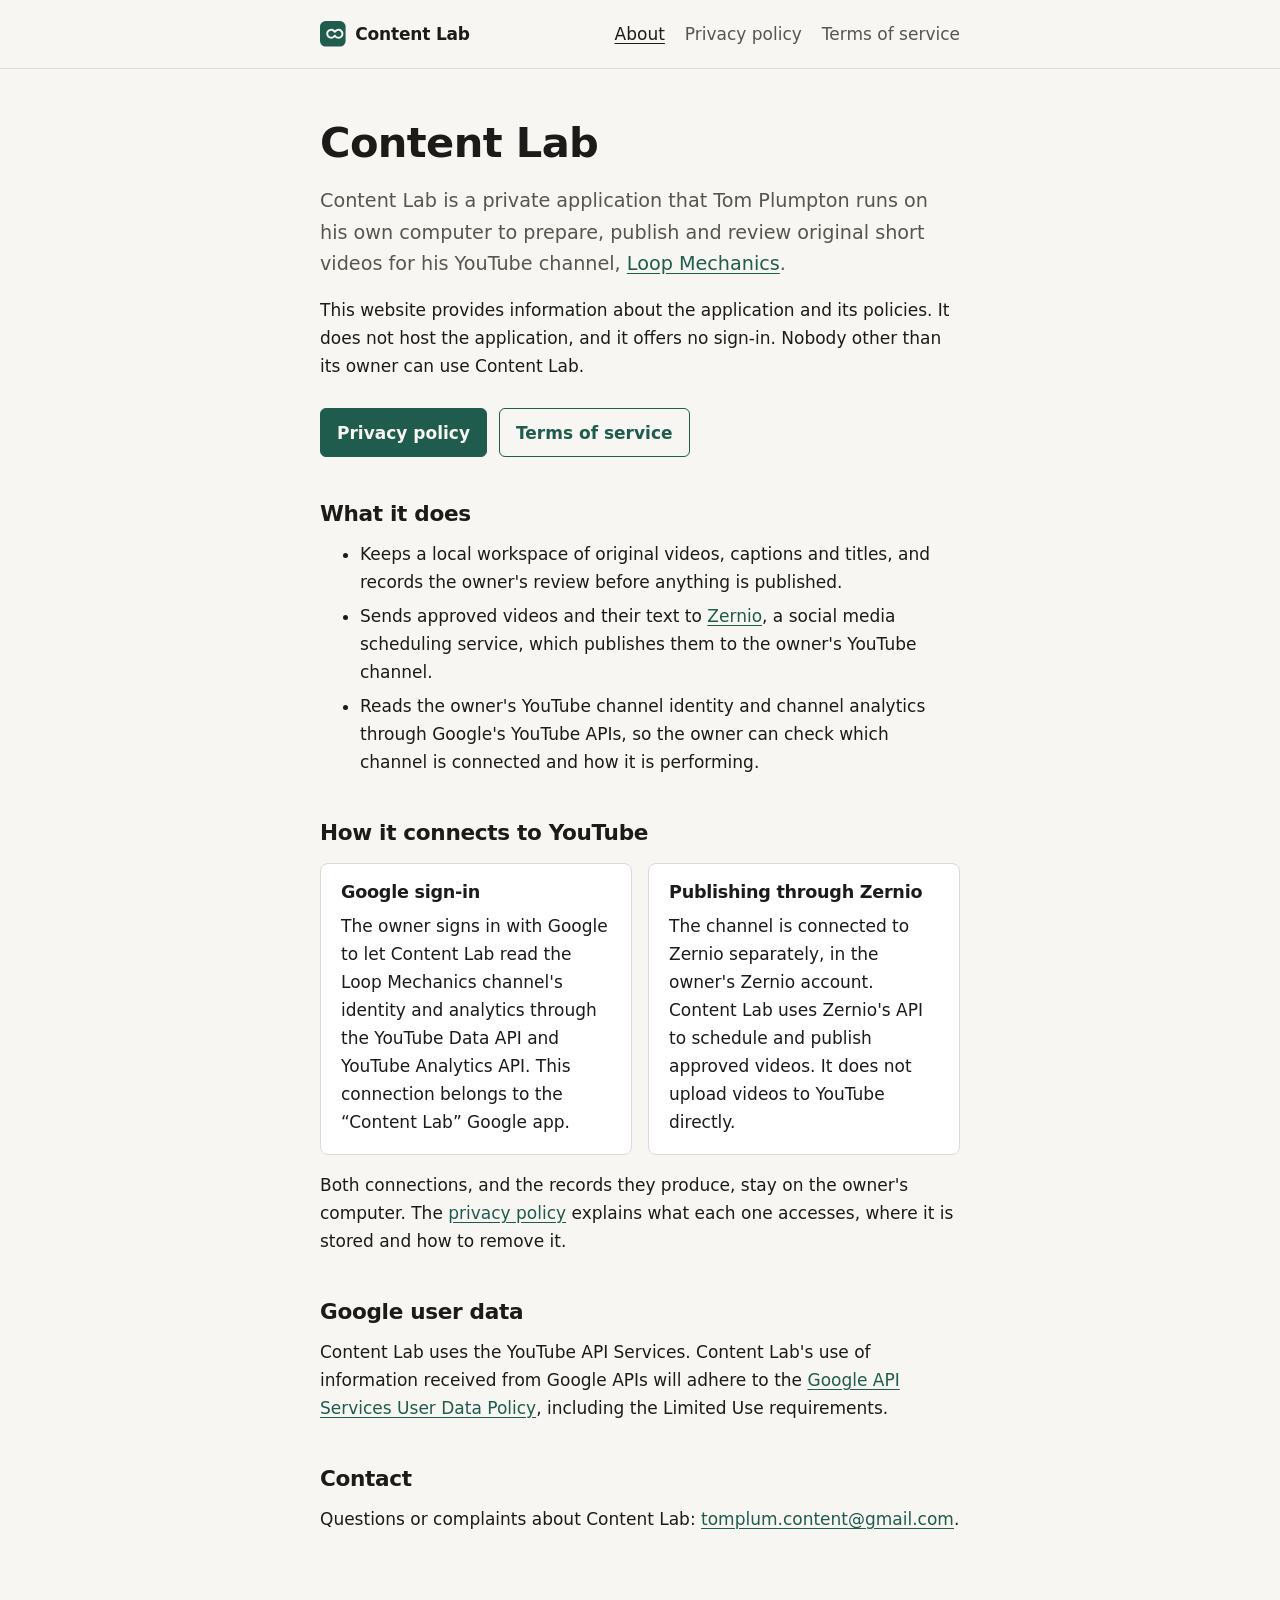
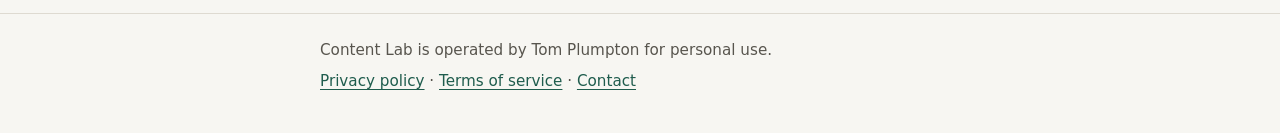
==== index.html @ 36703f9a "Publish Content Lab information, privacy policy and terms Co-Authored-By: Claude Opus 5.5 <noreply@a" ====
<!doctype html>
<html lang="en-GB">
<head>
  <meta charset="utf-8">
  <meta name="viewport" content="width=device-width, initial-scale=1">
  <title>Content Lab</title>
  <meta name="description" content="Content Lab is a private, locally operated tool its owner uses to prepare, publish and review original videos for the Loop Mechanics YouTube channel.">
  <link rel="icon" href="favicon.svg" type="image/svg+xml">
  <link rel="stylesheet" href="styles.css">
</head>
<body>
  <a class="skip" href="#main">Skip to content</a>
  <header class="site">
    <div class="wrap">
      <a class="brand" href="./" aria-label="Content Lab home">
        <svg viewBox="0 0 32 32" aria-hidden="true"><rect width="32" height="32" rx="7" fill="#1f5c4d"/><path d="M9 16a5 5 0 0 1 8.5-3.5l1 1 1-1A5 5 0 1 1 19.5 19.5l-1-1-1 1A5 5 0 0 1 9 16Z" fill="none" stroke="#f7f6f2" stroke-width="2.4" stroke-linejoin="round"/></svg>
        Content Lab
      </a>
      <nav aria-label="Site">
        <ul>
          <li><a href="./" aria-current="page">About</a></li>
          <li><a href="privacy/">Privacy policy</a></li>
          <li><a href="terms/">Terms of service</a></li>
        </ul>
      </nav>
    </div>
  </header>

  <main id="main">
    <div class="wrap">
      <h1>Content Lab</h1>
      <p class="lede">Content Lab is a private application that Tom Plumpton runs on his own computer to prepare, publish and review original short videos for his YouTube channel, <a href="https://www.youtube.com/@loopmechanics">Loop Mechanics</a>.</p>
      <p>This website provides information about the application and its policies. It does not host the application, and it offers no sign-in. Nobody other than its owner can use Content Lab.</p>
      <ul class="links">
        <li><a class="button primary" href="privacy/">Privacy policy</a></li>
        <li><a class="button" href="terms/">Terms of service</a></li>
      </ul>

      <h2>What it does</h2>
      <ul>
        <li>Keeps a local workspace of original videos, captions and titles, and records the owner's review before anything is published.</li>
        <li>Sends approved videos and their text to <a href="https://zernio.com/">Zernio</a>, a social media scheduling service, which publishes them to the owner's YouTube channel.</li>
        <li>Reads the owner's YouTube channel identity and channel analytics through Google's YouTube APIs, so the owner can check which channel is connected and how it is performing.</li>
      </ul>

      <h2>How it connects to YouTube</h2>
      <div class="cards">
        <section class="card" aria-labelledby="google-connection">
          <h3 id="google-connection">Google sign-in</h3>
          <p>The owner signs in with Google to let Content Lab read the Loop Mechanics channel's identity and analytics through the YouTube Data API and YouTube Analytics API. This connection belongs to the “Content Lab” Google app.</p>
        </section>
        <section class="card" aria-labelledby="zernio-connection">
          <h3 id="zernio-connection">Publishing through Zernio</h3>
          <p>The channel is connected to Zernio separately, in the owner's Zernio account. Content Lab uses Zernio's API to schedule and publish approved videos. It does not upload videos to YouTube directly.</p>
        </section>
      </div>
      <p>Both connections, and the records they produce, stay on the owner's computer. The <a href="privacy/">privacy policy</a> explains what each one accesses, where it is stored and how to remove it.</p>

      <h2>Google user data</h2>
      <p>Content Lab uses the YouTube API Services. Content Lab's use of information received from Google APIs will adhere to the <a href="https://developers.google.com/terms/api-services-user-data-policy">Google API Services User Data Policy</a>, including the Limited Use requirements.</p>

      <h2>Contact</h2>
      <p>Questions or complaints about Content Lab: <a href="mailto:tomplum.content@gmail.com">tomplum.content@gmail.com</a>.</p>
    </div>
  </main>

  <footer class="site">
    <div class="wrap">
      <p>Content Lab is operated by Tom Plumpton for personal use.</p>
      <p><a href="privacy/">Privacy policy</a> · <a href="terms/">Terms of service</a> · <a href="mailto:tomplum.content@gmail.com">Contact</a></p>
    </div>
  </footer>
</body>
</html>
---- styles.css ----
:root {
  --bg: #f7f6f2;
  --surface: #ffffff;
  --text: #1c1b19;
  --muted: #58554e;
  --line: #dedad1;
  --accent: #1f5c4d;
  --accent-soft: #e3eee9;
  --focus: #b3480f;
  --measure: 42rem;
  color-scheme: light dark;
}

@media (prefers-color-scheme: dark) {
  :root {
    --bg: #141513;
    --surface: #1d1f1c;
    --text: #ecebe6;
    --muted: #b1ada3;
    --line: #34362f;
    --accent: #8fd1bb;
    --accent-soft: #1f2e29;
    --focus: #f2a36b;
  }
}

*,
*::before,
*::after {
  box-sizing: border-box;
}

html {
  -webkit-text-size-adjust: 100%;
}

body {
  margin: 0;
  background: var(--bg);
  color: var(--text);
  font: 1.0625rem/1.65 system-ui, -apple-system, "Segoe UI", Roboto, sans-serif;
}

a {
  color: var(--accent);
  text-underline-offset: 0.18em;
}

a:hover {
  text-decoration-thickness: 2px;
}

:focus-visible {
  outline: 3px solid var(--focus);
  outline-offset: 3px;
  border-radius: 2px;
}

.skip {
  position: absolute;
  left: 1rem;
  top: -3rem;
  padding: 0.5rem 0.75rem;
  background: var(--surface);
  color: var(--text);
  z-index: 1;
}

.skip:focus {
  top: 1rem;
}

.wrap {
  max-width: var(--measure);
  margin: 0 auto;
  padding: 0 1rem;
}

header.site {
  border-bottom: 1px solid var(--line);
}

header.site .wrap {
  display: flex;
  flex-wrap: wrap;
  align-items: center;
  justify-content: space-between;
  gap: 0.5rem 1.5rem;
  padding-top: 1rem;
  padding-bottom: 1rem;
}

.brand {
  display: inline-flex;
  align-items: center;
  gap: 0.6rem;
  color: var(--text);
  font-weight: 650;
  letter-spacing: -0.01em;
  text-decoration: none;
}

.brand svg {
  width: 1.6rem;
  height: 1.6rem;
  flex: none;
}

nav ul {
  display: flex;
  flex-wrap: wrap;
  gap: 0.25rem 1.25rem;
  margin: 0;
  padding: 0;
  list-style: none;
}

nav li + li {
  margin-top: 0;
}

nav a {
  display: inline-block;
  padding: 0.25rem 0;
  color: var(--muted);
  text-decoration: none;
}

nav a:hover,
nav a[aria-current="page"] {
  color: var(--text);
  text-decoration: underline;
}

main {
  padding: 3rem 0 4rem;
}

h1,
h2,
h3 {
  line-height: 1.25;
  letter-spacing: -0.015em;
}

h1 {
  margin: 0 0 1rem;
  font-size: clamp(1.9rem, 5vw, 2.6rem);
}

h2 {
  margin: 2.75rem 0 0.75rem;
  font-size: 1.35rem;
}

h3 {
  margin: 1.75rem 0 0.5rem;
  font-size: 1.1rem;
}

p,
ul,
ol,
dl {
  margin: 0 0 1rem;
}

li + li {
  margin-top: 0.35rem;
}

.lede {
  color: var(--muted);
  font-size: 1.2rem;
}

.meta {
  color: var(--muted);
  font-size: 0.95rem;
}

.links {
  display: flex;
  flex-wrap: wrap;
  gap: 0.75rem;
  margin: 1.75rem 0 0;
  padding: 0;
  list-style: none;
}

.links li + li {
  margin-top: 0;
}

.button {
  display: inline-block;
  padding: 0.6rem 1rem;
  border: 1px solid var(--accent);
  border-radius: 6px;
  font-weight: 600;
  text-decoration: none;
}

.button.primary {
  background: var(--accent);
  color: var(--bg);
}

.note {
  margin: 1.5rem 0;
  padding: 1rem 1.25rem;
  border-left: 4px solid var(--accent);
  background: var(--accent-soft);
  border-radius: 0 6px 6px 0;
}

.note > :last-child {
  margin-bottom: 0;
}

.cards {
  display: grid;
  gap: 1rem;
  grid-template-columns: repeat(auto-fit, minmax(16rem, 1fr));
  margin: 1rem 0;
}

.card {
  padding: 1.1rem 1.25rem;
  border: 1px solid var(--line);
  border-radius: 8px;
  background: var(--surface);
}

.card h3 {
  margin-top: 0;
}

.card > :last-child {
  margin-bottom: 0;
}

dl.facts dt {
  font-weight: 600;
}

dl.facts dd {
  margin: 0 0 0.9rem;
}

code {
  font-family: ui-monospace, SFMono-Regular, Menlo, Consolas, monospace;
  font-size: 0.9em;
  overflow-wrap: anywhere;
}

footer.site {
  border-top: 1px solid var(--line);
  color: var(--muted);
  font-size: 0.95rem;
}

footer.site .wrap {
  padding-top: 1.5rem;
  padding-bottom: 2rem;
}

footer.site p {
  margin: 0 0 0.4rem;
}
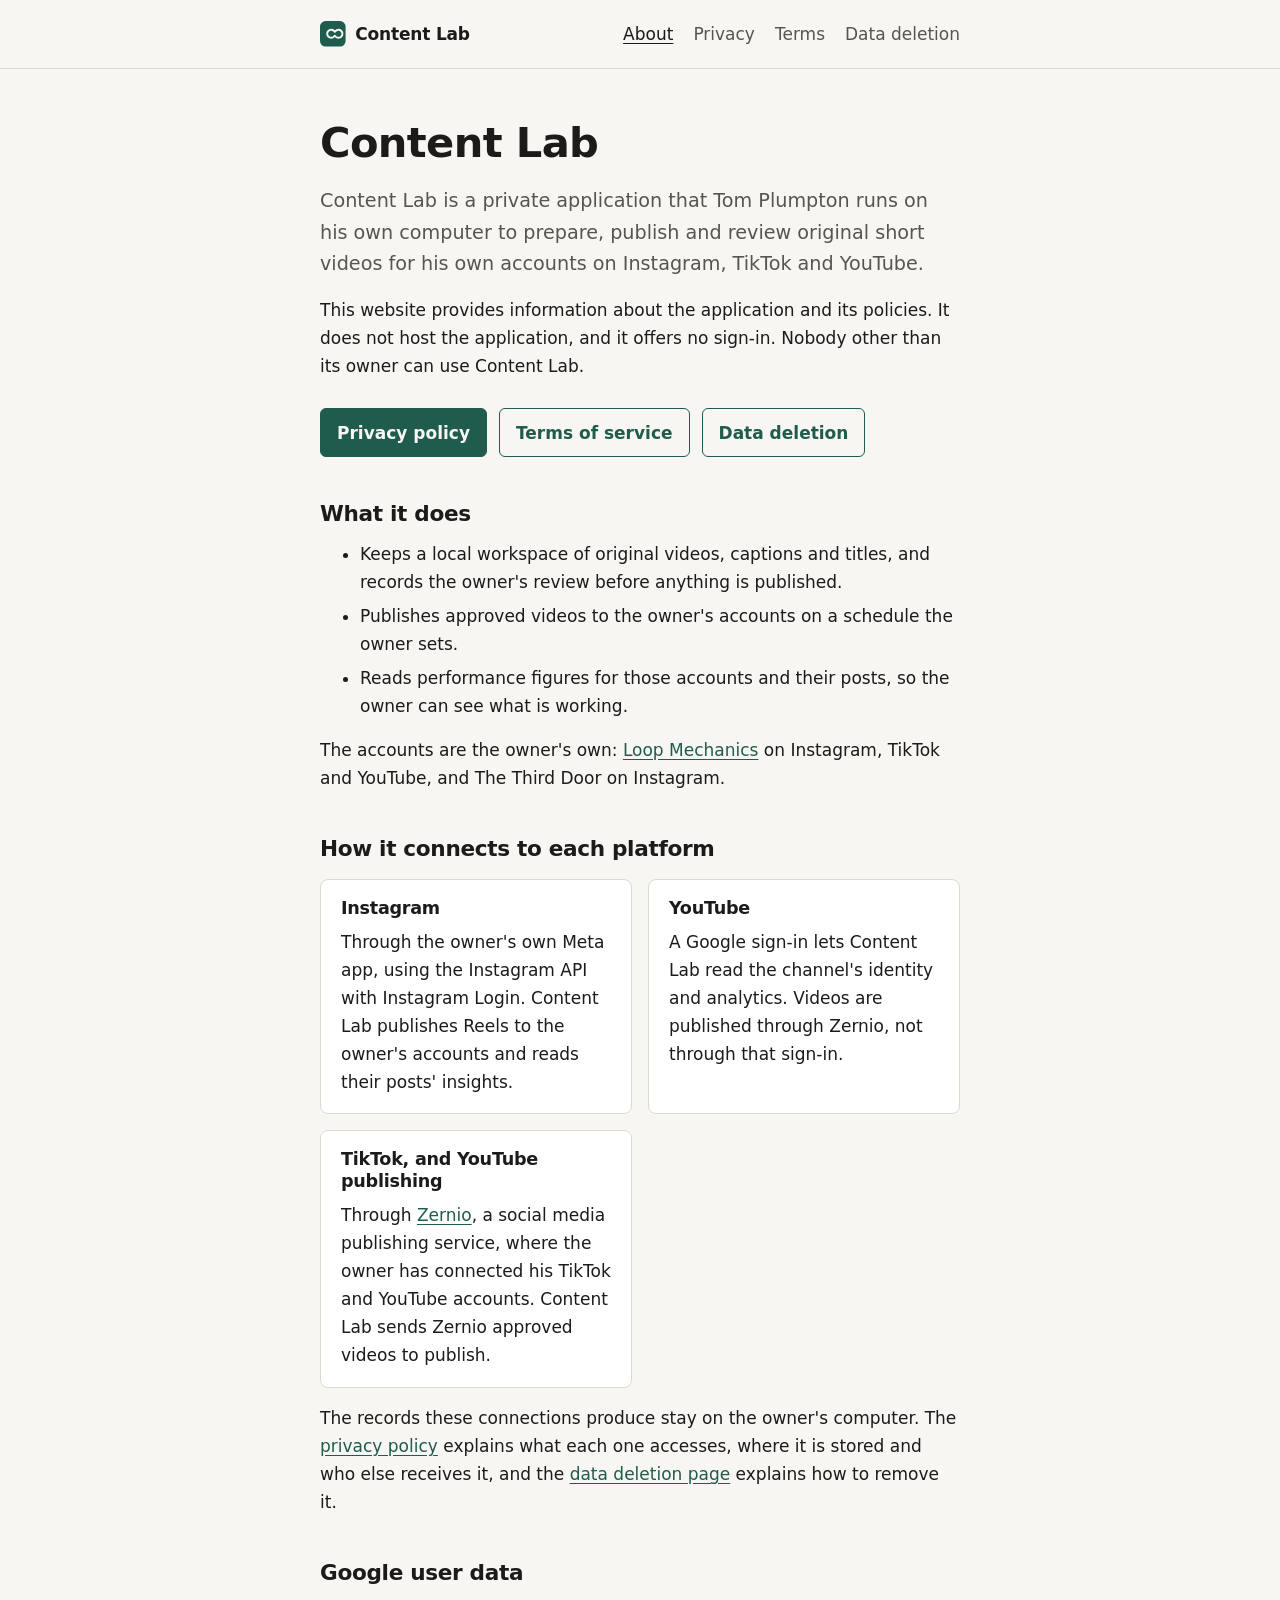
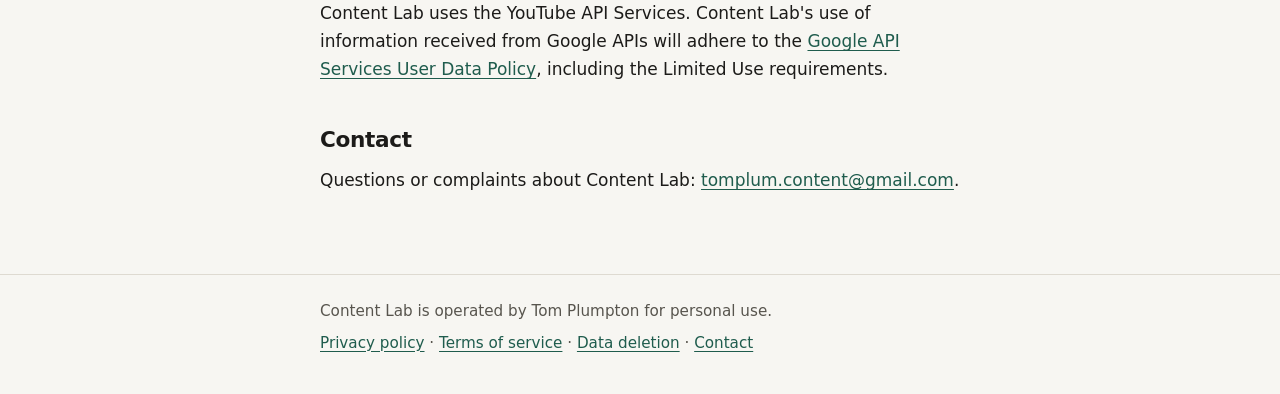
==== commit 89e65e2d: "Cover Instagram, TikTok and Zernio, and add data deletion instructions Content Lab publishes to Inst" ====
--- a/index.html
+++ b/index.html
@@ -4,7 +4,7 @@
   <meta charset="utf-8">
   <meta name="viewport" content="width=device-width, initial-scale=1">
   <title>Content Lab</title>
-  <meta name="description" content="Content Lab is a private, locally operated tool its owner uses to prepare, publish and review original videos for the Loop Mechanics YouTube channel.">
+  <meta name="description" content="Content Lab is a private, locally operated tool its owner uses to prepare, publish and review original short videos for his own Instagram, TikTok and YouTube accounts.">
   <link rel="icon" href="favicon.svg" type="image/svg+xml">
   <link rel="stylesheet" href="styles.css">
 </head>
@@ -19,8 +19,9 @@
       <nav aria-label="Site">
         <ul>
           <li><a href="./" aria-current="page">About</a></li>
-          <li><a href="privacy/">Privacy policy</a></li>
-          <li><a href="terms/">Terms of service</a></li>
+          <li><a href="privacy/">Privacy</a></li>
+          <li><a href="terms/">Terms</a></li>
+          <li><a href="data-deletion/">Data deletion</a></li>
         </ul>
       </nav>
     </div>
@@ -29,32 +30,38 @@
   <main id="main">
     <div class="wrap">
       <h1>Content Lab</h1>
-      <p class="lede">Content Lab is a private application that Tom Plumpton runs on his own computer to prepare, publish and review original short videos for his YouTube channel, <a href="https://www.youtube.com/@loopmechanics">Loop Mechanics</a>.</p>
+      <p class="lede">Content Lab is a private application that Tom Plumpton runs on his own computer to prepare, publish and review original short videos for his own accounts on Instagram, TikTok and YouTube.</p>
       <p>This website provides information about the application and its policies. It does not host the application, and it offers no sign-in. Nobody other than its owner can use Content Lab.</p>
       <ul class="links">
         <li><a class="button primary" href="privacy/">Privacy policy</a></li>
         <li><a class="button" href="terms/">Terms of service</a></li>
+        <li><a class="button" href="data-deletion/">Data deletion</a></li>
       </ul>
 
       <h2>What it does</h2>
       <ul>
         <li>Keeps a local workspace of original videos, captions and titles, and records the owner's review before anything is published.</li>
-        <li>Sends approved videos and their text to <a href="https://zernio.com/">Zernio</a>, a social media scheduling service, which publishes them to the owner's YouTube channel.</li>
-        <li>Reads the owner's YouTube channel identity and channel analytics through Google's YouTube APIs, so the owner can check which channel is connected and how it is performing.</li>
+        <li>Publishes approved videos to the owner's accounts on a schedule the owner sets.</li>
+        <li>Reads performance figures for those accounts and their posts, so the owner can see what is working.</li>
       </ul>
+      <p>The accounts are the owner's own: <a href="https://www.youtube.com/@loopmechanics">Loop Mechanics</a> on Instagram, TikTok and YouTube, and The Third Door on Instagram.</p>
 
-      <h2>How it connects to YouTube</h2>
+      <h2>How it connects to each platform</h2>
       <div class="cards">
-        <section class="card" aria-labelledby="google-connection">
-          <h3 id="google-connection">Google sign-in</h3>
-          <p>The owner signs in with Google to let Content Lab read the Loop Mechanics channel's identity and analytics through the YouTube Data API and YouTube Analytics API. This connection belongs to the “Content Lab” Google app.</p>
+        <section class="card" aria-labelledby="instagram-connection">
+          <h3 id="instagram-connection">Instagram</h3>
+          <p>Through the owner's own Meta app, using the Instagram API with Instagram Login. Content Lab publishes Reels to the owner's accounts and reads their posts' insights.</p>
+        </section>
+        <section class="card" aria-labelledby="youtube-connection">
+          <h3 id="youtube-connection">YouTube</h3>
+          <p>A Google sign-in lets Content Lab read the channel's identity and analytics. Videos are published through Zernio, not through that sign-in.</p>
         </section>
         <section class="card" aria-labelledby="zernio-connection">
-          <h3 id="zernio-connection">Publishing through Zernio</h3>
-          <p>The channel is connected to Zernio separately, in the owner's Zernio account. Content Lab uses Zernio's API to schedule and publish approved videos. It does not upload videos to YouTube directly.</p>
+          <h3 id="zernio-connection">TikTok, and YouTube publishing</h3>
+          <p>Through <a href="https://zernio.com/">Zernio</a>, a social media publishing service, where the owner has connected his TikTok and YouTube accounts. Content Lab sends Zernio approved videos to publish.</p>
         </section>
       </div>
-      <p>Both connections, and the records they produce, stay on the owner's computer. The <a href="privacy/">privacy policy</a> explains what each one accesses, where it is stored and how to remove it.</p>
+      <p>The records these connections produce stay on the owner's computer. The <a href="privacy/">privacy policy</a> explains what each one accesses, where it is stored and who else receives it, and the <a href="data-deletion/">data deletion page</a> explains how to remove it.</p>
 
       <h2>Google user data</h2>
       <p>Content Lab uses the YouTube API Services. Content Lab's use of information received from Google APIs will adhere to the <a href="https://developers.google.com/terms/api-services-user-data-policy">Google API Services User Data Policy</a>, including the Limited Use requirements.</p>
@@ -67,7 +74,7 @@
   <footer class="site">
     <div class="wrap">
       <p>Content Lab is operated by Tom Plumpton for personal use.</p>
-      <p><a href="privacy/">Privacy policy</a> · <a href="terms/">Terms of service</a> · <a href="mailto:tomplum.content@gmail.com">Contact</a></p>
+      <p><a href="privacy/">Privacy policy</a> · <a href="terms/">Terms of service</a> · <a href="data-deletion/">Data deletion</a> · <a href="mailto:tomplum.content@gmail.com">Contact</a></p>
     </div>
   </footer>
 </body>
--- a/styles.css
+++ b/styles.css
@@ -44,6 +44,7 @@
 a {
   color: var(--accent);
   text-underline-offset: 0.18em;
+  overflow-wrap: anywhere;
 }
 
 a:hover {
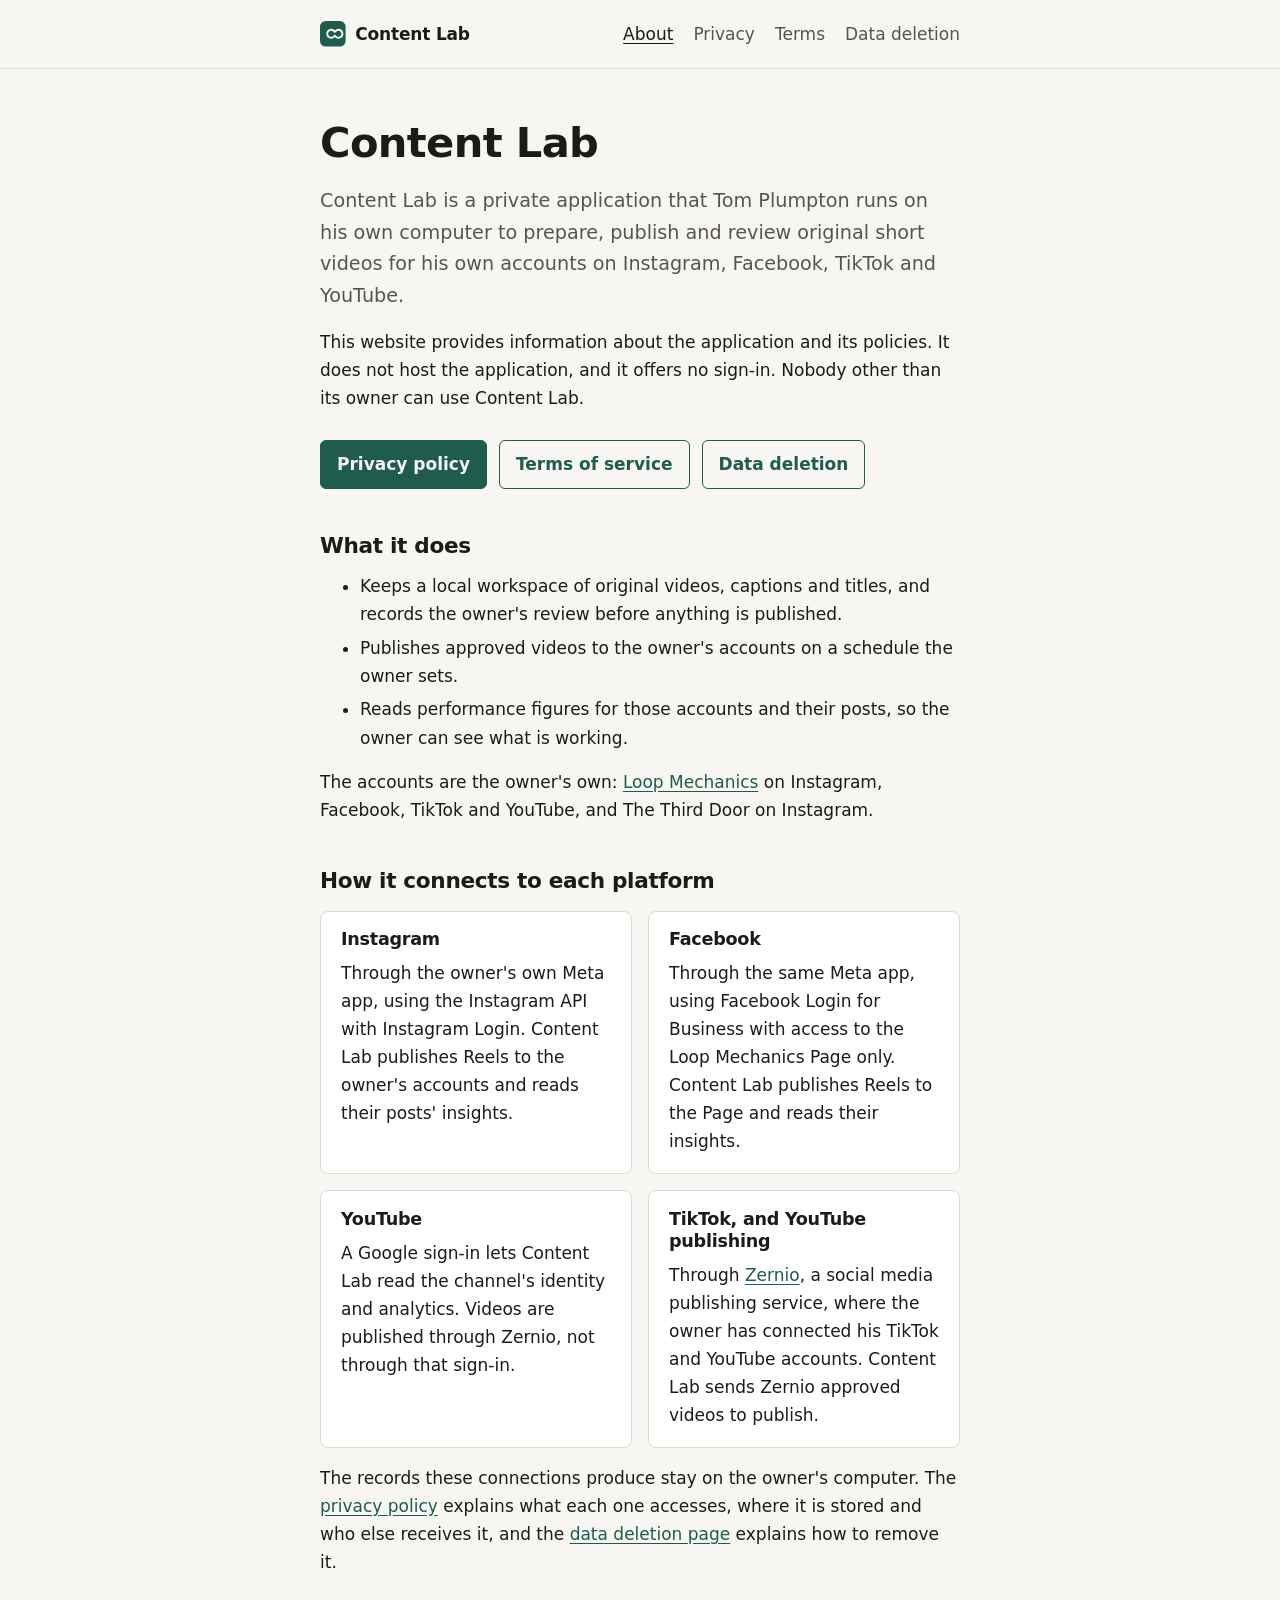
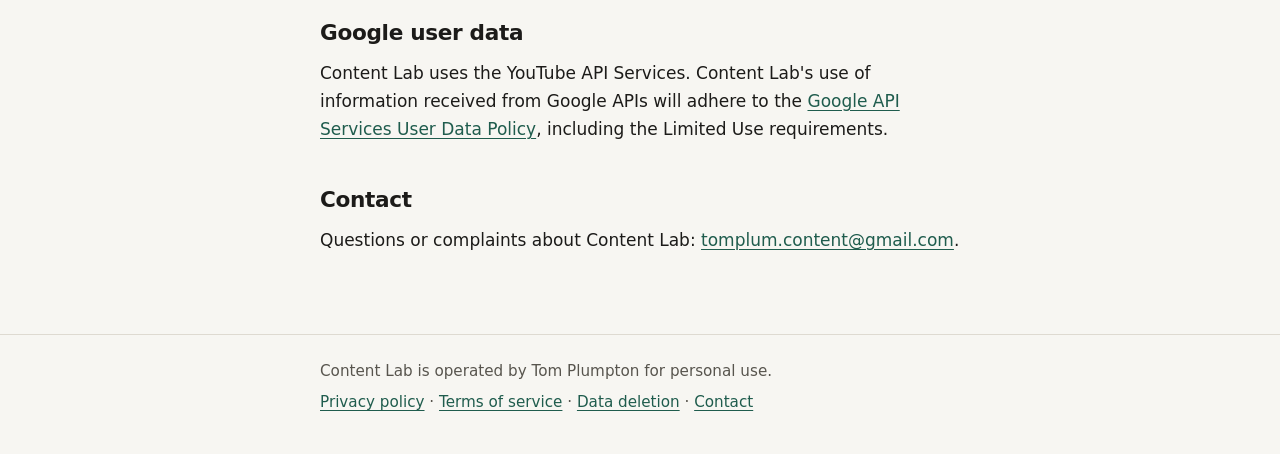
==== commit 49c8eb91: "Cover the Facebook Page connection before it is granted Content Lab will publish Loop Mechanics Reel" ====
--- a/index.html
+++ b/index.html
@@ -4,7 +4,7 @@
   <meta charset="utf-8">
   <meta name="viewport" content="width=device-width, initial-scale=1">
   <title>Content Lab</title>
-  <meta name="description" content="Content Lab is a private, locally operated tool its owner uses to prepare, publish and review original short videos for his own Instagram, TikTok and YouTube accounts.">
+  <meta name="description" content="Content Lab is a private, locally operated tool its owner uses to prepare, publish and review original short videos for his own Instagram, Facebook, TikTok and YouTube accounts.">
   <link rel="icon" href="favicon.svg" type="image/svg+xml">
   <link rel="stylesheet" href="styles.css">
 </head>
@@ -30,7 +30,7 @@
   <main id="main">
     <div class="wrap">
       <h1>Content Lab</h1>
-      <p class="lede">Content Lab is a private application that Tom Plumpton runs on his own computer to prepare, publish and review original short videos for his own accounts on Instagram, TikTok and YouTube.</p>
+      <p class="lede">Content Lab is a private application that Tom Plumpton runs on his own computer to prepare, publish and review original short videos for his own accounts on Instagram, Facebook, TikTok and YouTube.</p>
       <p>This website provides information about the application and its policies. It does not host the application, and it offers no sign-in. Nobody other than its owner can use Content Lab.</p>
       <ul class="links">
         <li><a class="button primary" href="privacy/">Privacy policy</a></li>
@@ -44,13 +44,17 @@
         <li>Publishes approved videos to the owner's accounts on a schedule the owner sets.</li>
         <li>Reads performance figures for those accounts and their posts, so the owner can see what is working.</li>
       </ul>
-      <p>The accounts are the owner's own: <a href="https://www.youtube.com/@loopmechanics">Loop Mechanics</a> on Instagram, TikTok and YouTube, and The Third Door on Instagram.</p>
+      <p>The accounts are the owner's own: <a href="https://www.youtube.com/@loopmechanics">Loop Mechanics</a> on Instagram, Facebook, TikTok and YouTube, and The Third Door on Instagram.</p>
 
       <h2>How it connects to each platform</h2>
       <div class="cards">
         <section class="card" aria-labelledby="instagram-connection">
           <h3 id="instagram-connection">Instagram</h3>
           <p>Through the owner's own Meta app, using the Instagram API with Instagram Login. Content Lab publishes Reels to the owner's accounts and reads their posts' insights.</p>
+        </section>
+        <section class="card" aria-labelledby="facebook-connection">
+          <h3 id="facebook-connection">Facebook</h3>
+          <p>Through the same Meta app, using Facebook Login for Business with access to the Loop Mechanics Page only. Content Lab publishes Reels to the Page and reads their insights.</p>
         </section>
         <section class="card" aria-labelledby="youtube-connection">
           <h3 id="youtube-connection">YouTube</h3>
